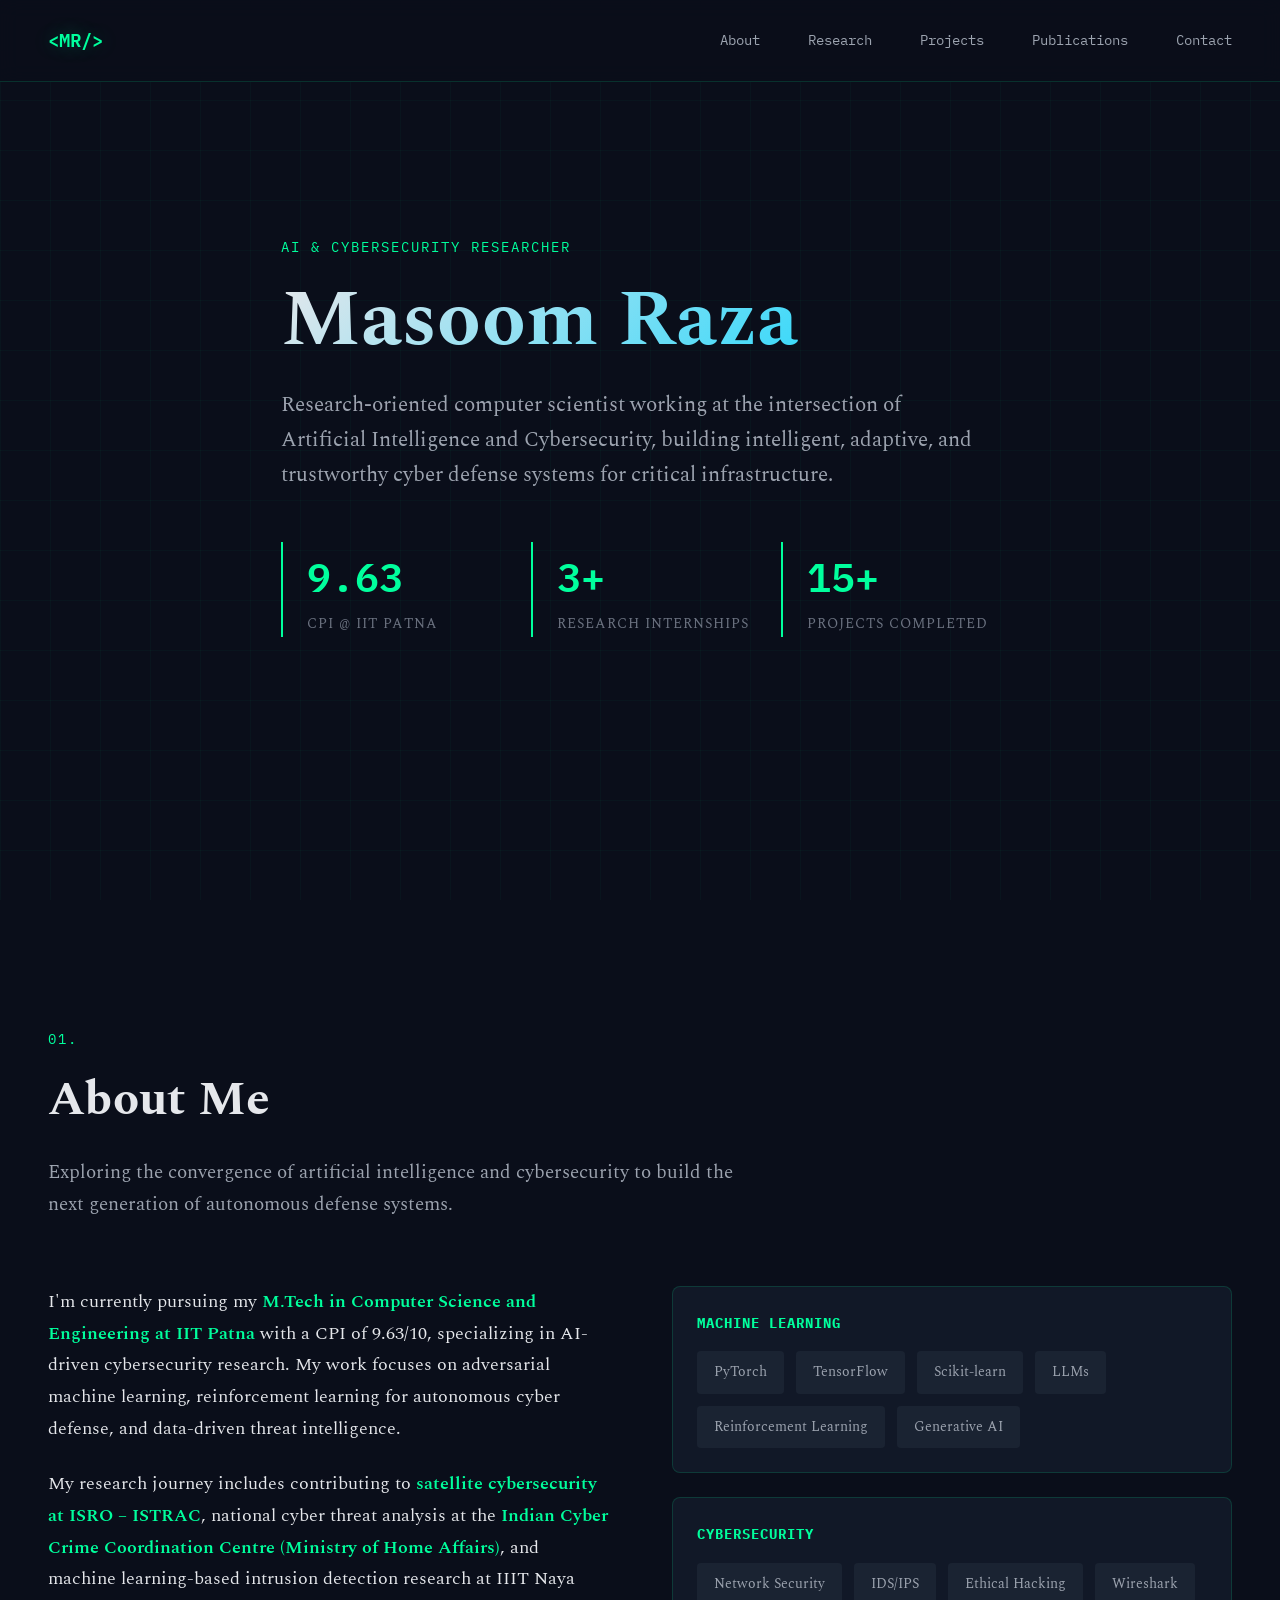
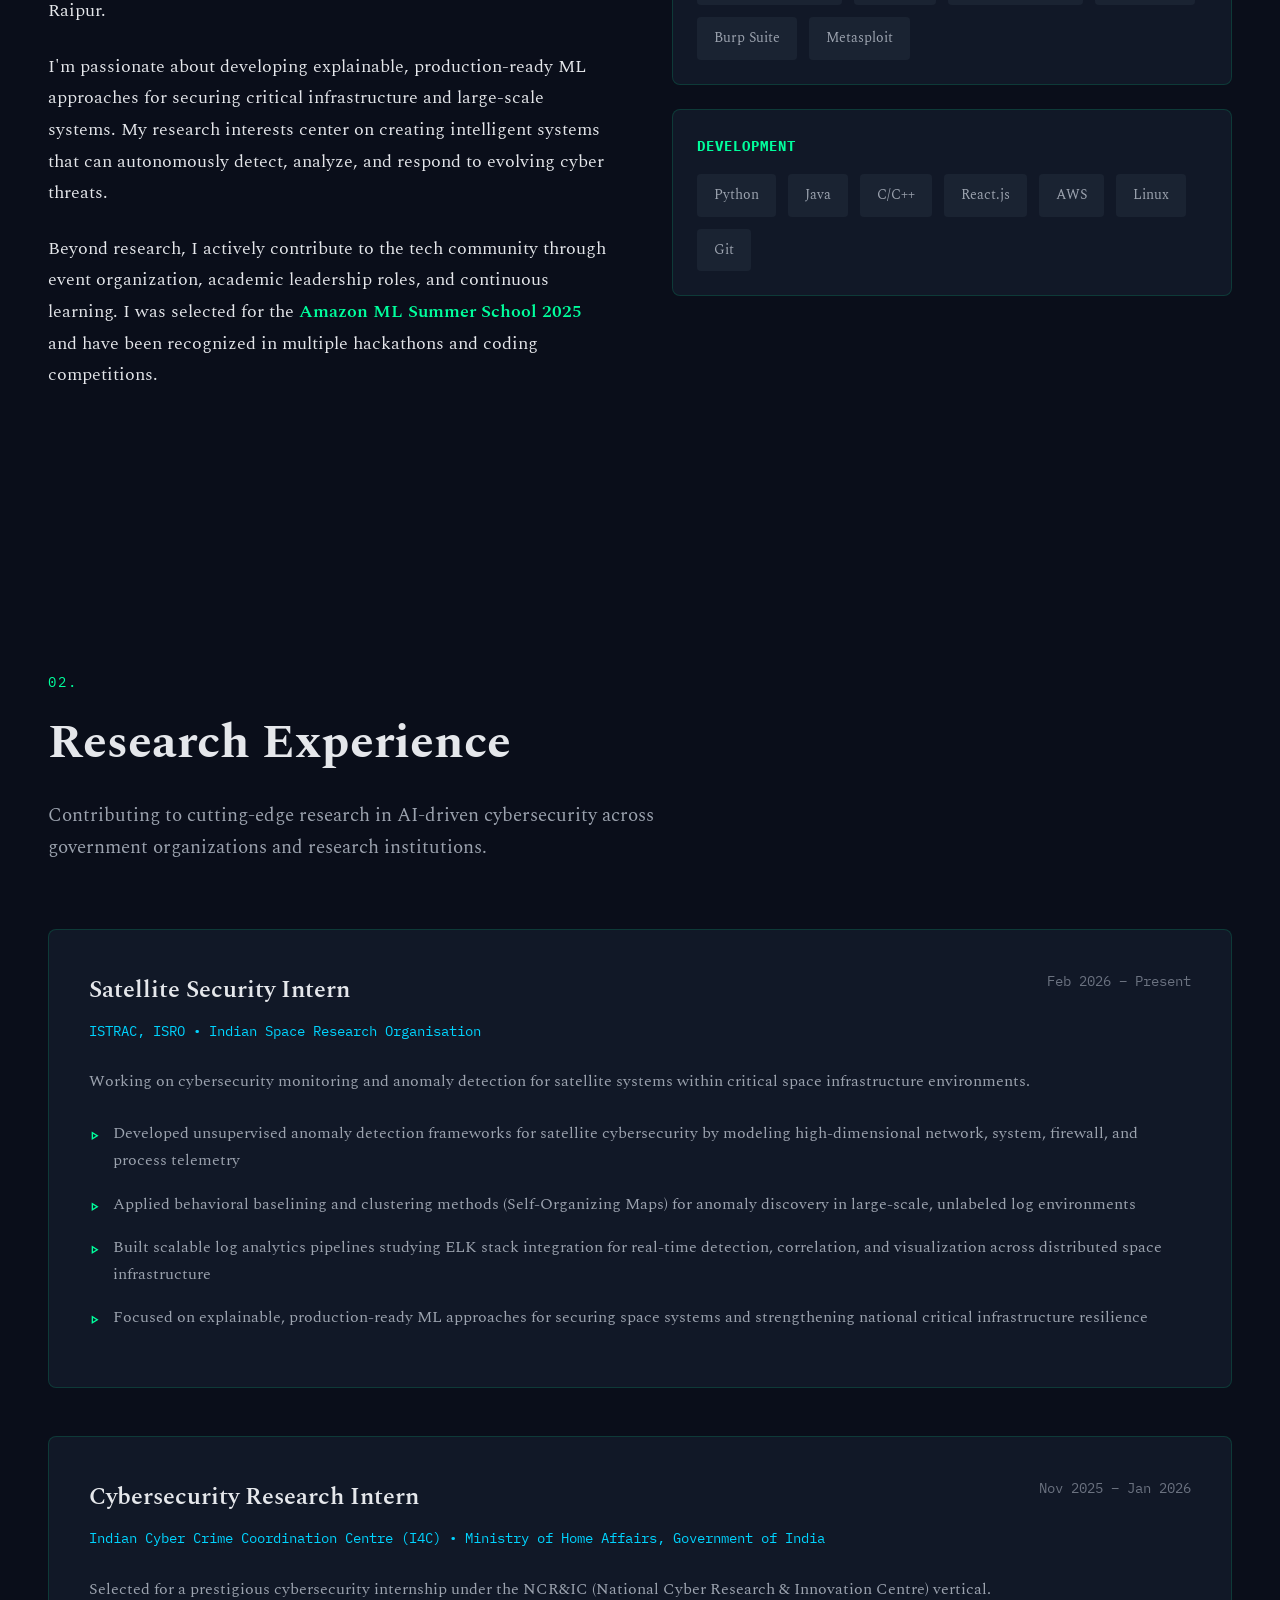
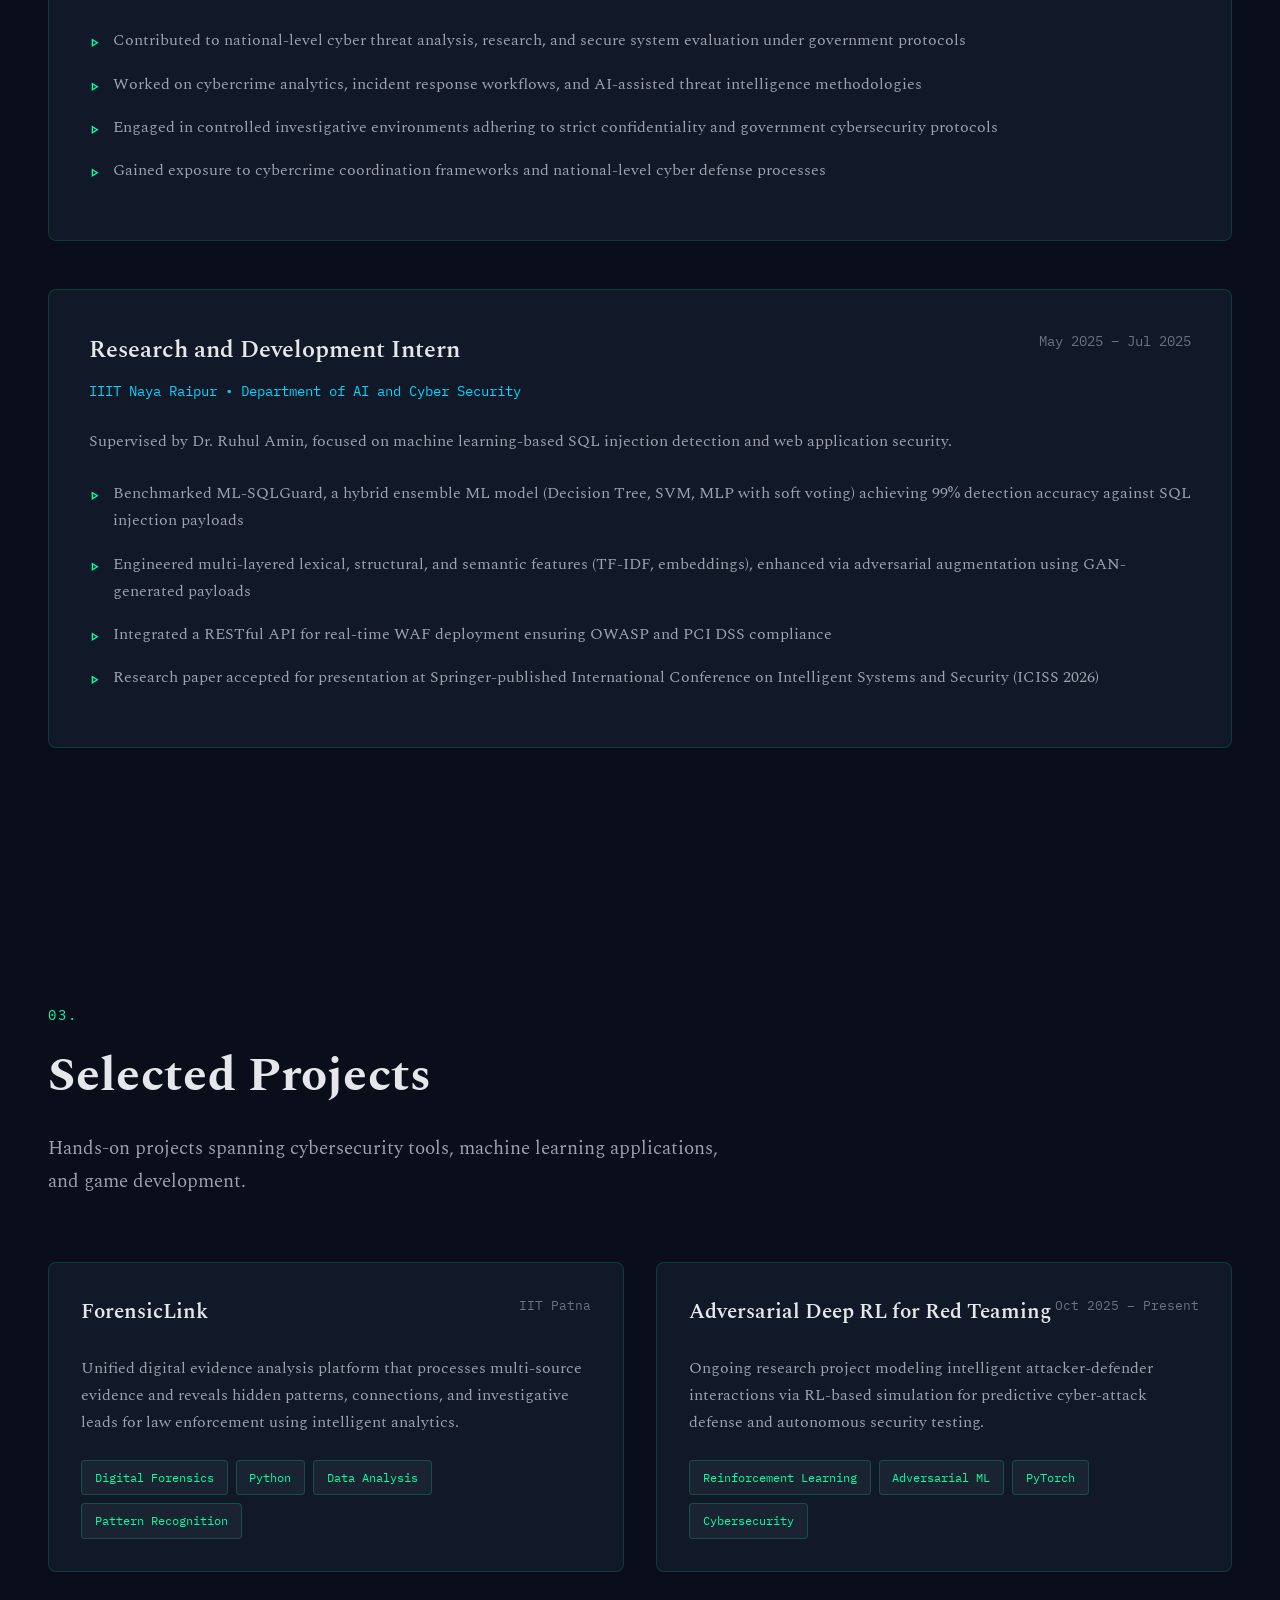
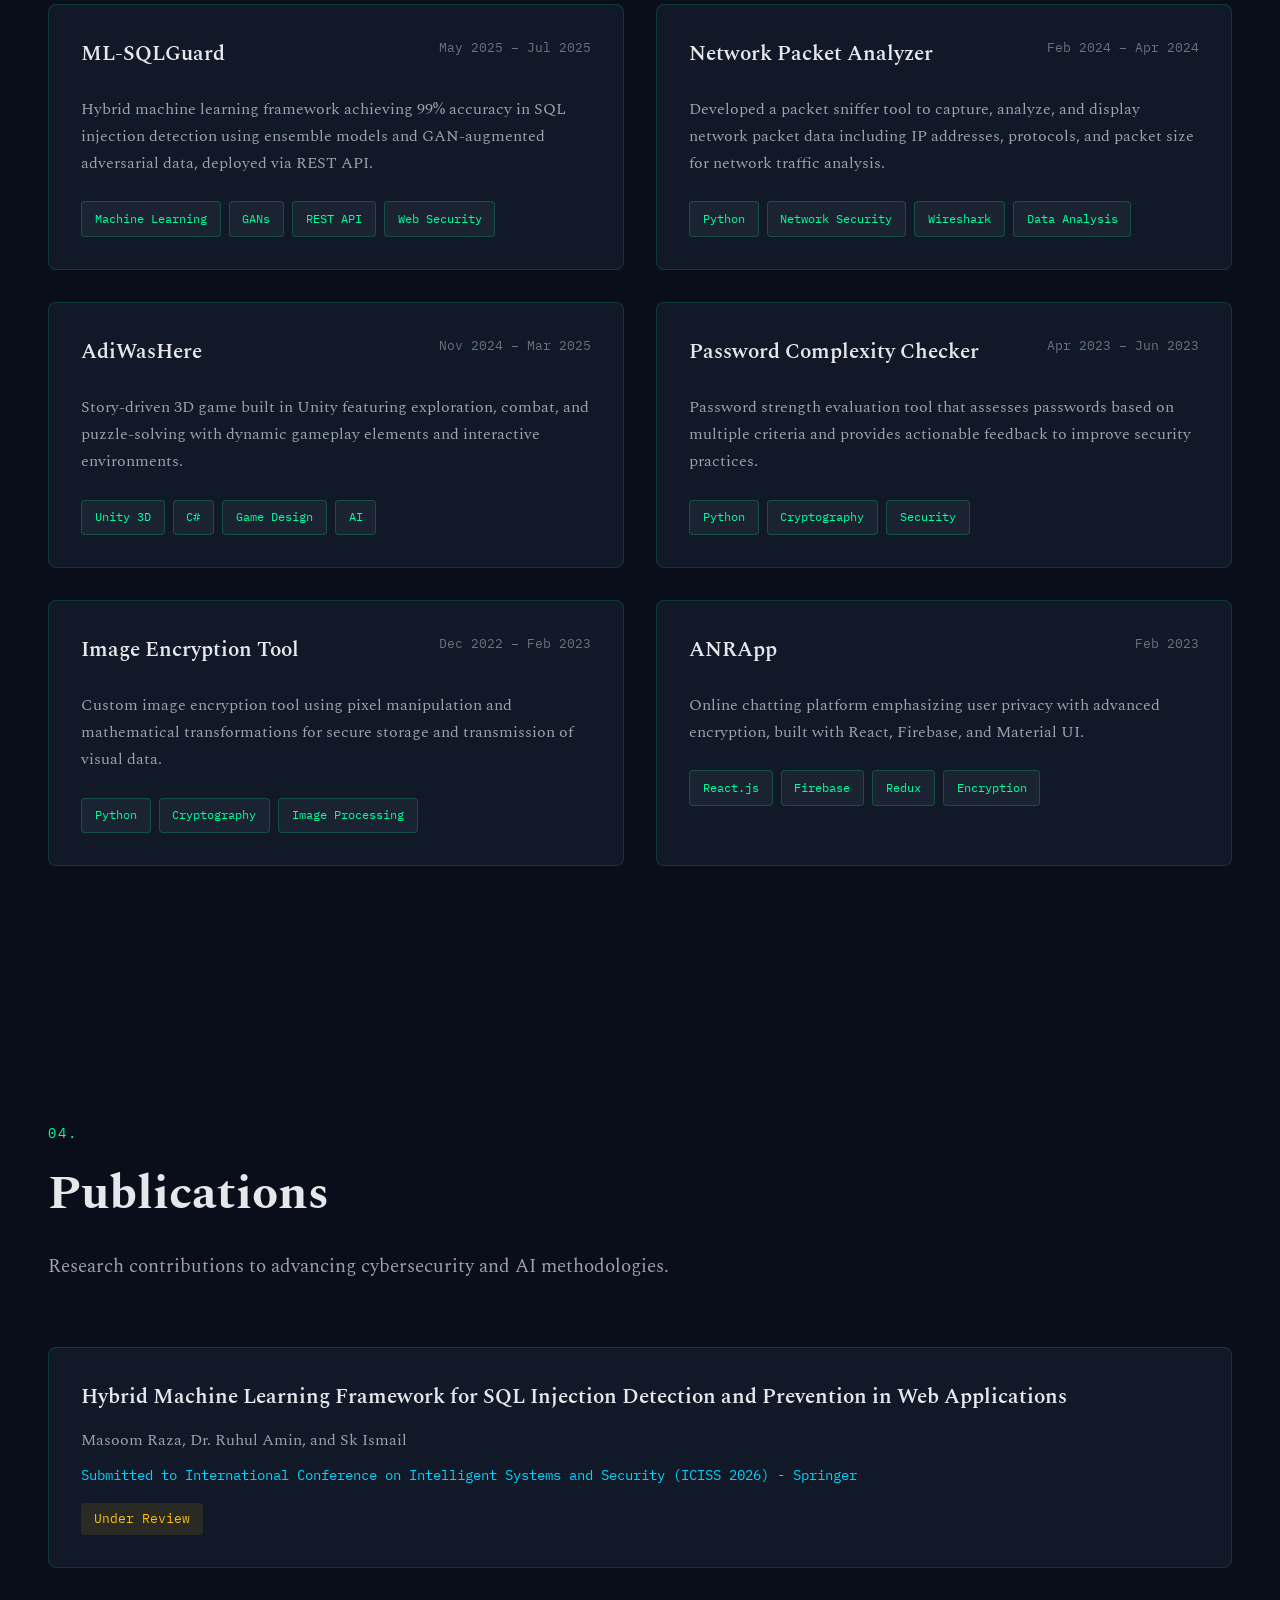
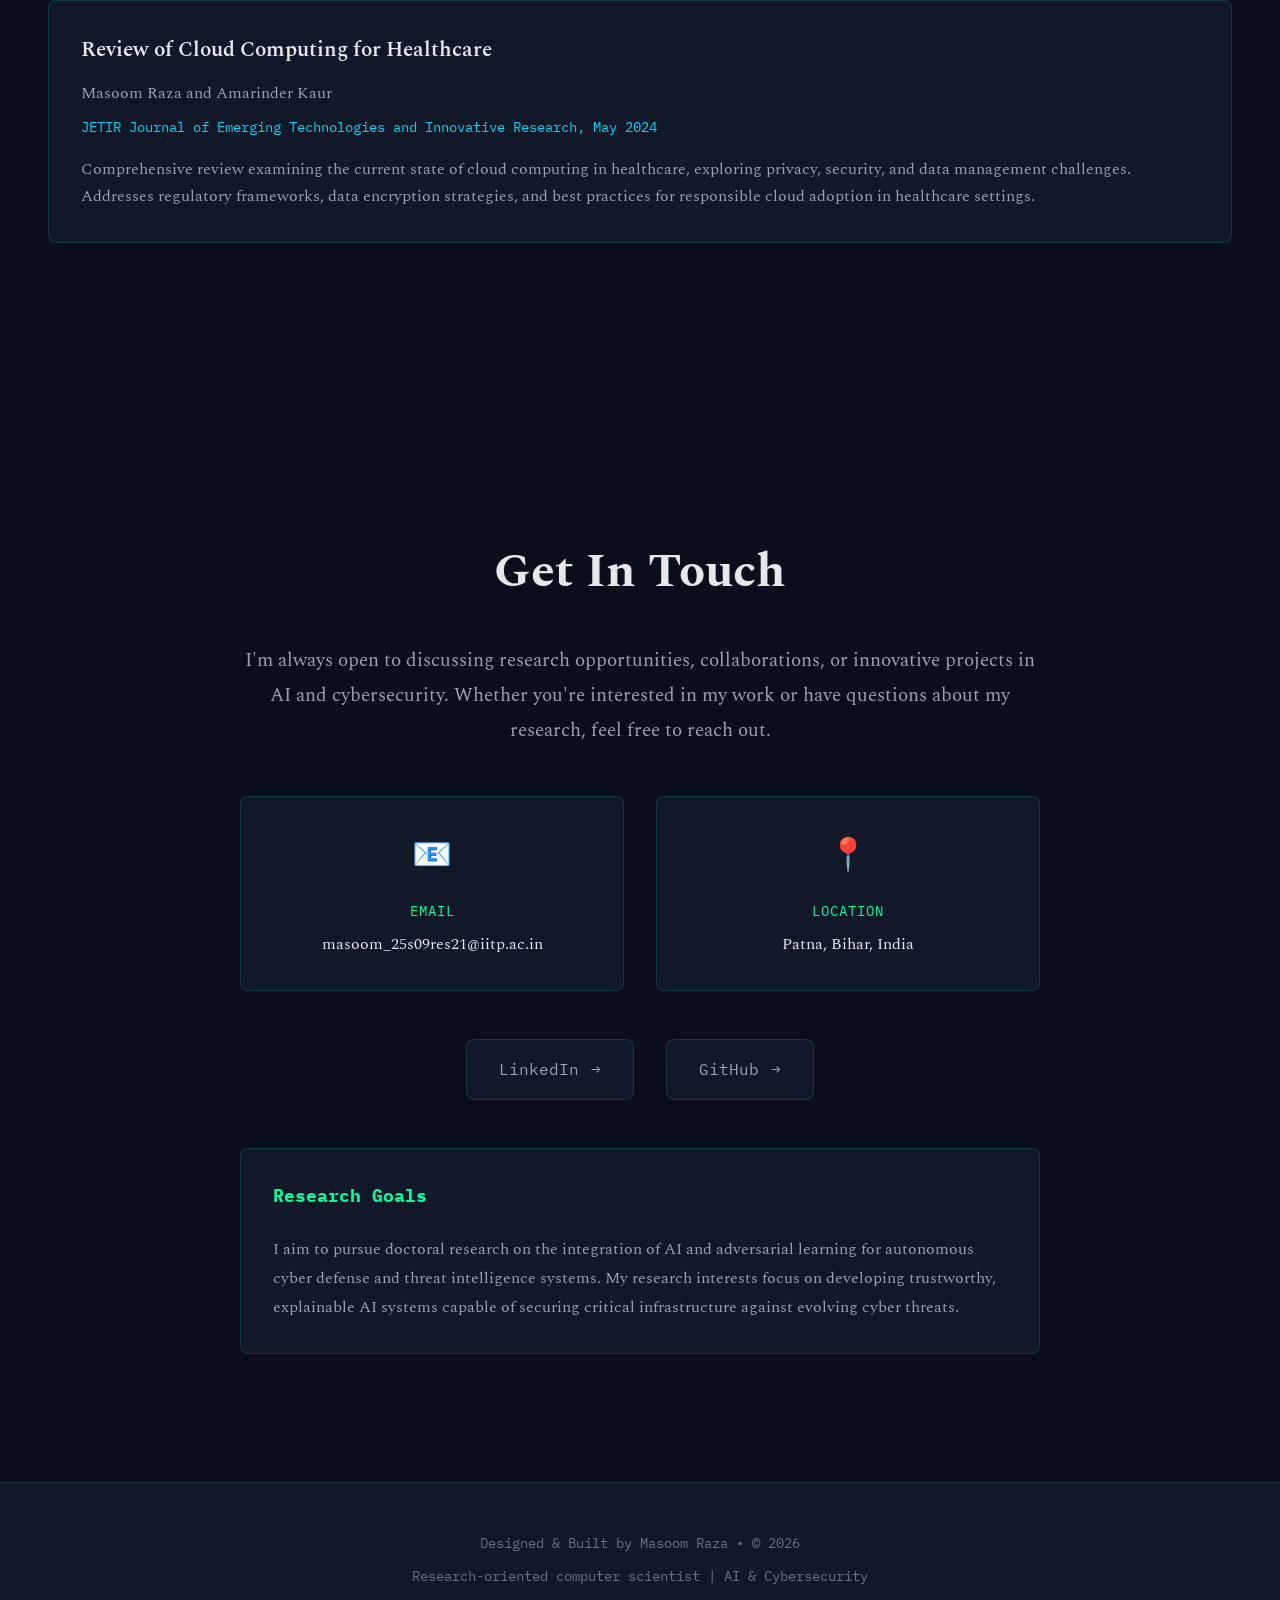
==== index.html @ 5b31d69e "Add files via upload" ====
<!DOCTYPE html>
<html lang="en">
<head>
    <meta charset="UTF-8">
    <meta name="viewport" content="width=device-width, initial-scale=1.0">
    <title>Masoom Raza - AI & Cybersecurity Researcher</title>
    <link rel="preconnect" href="https://fonts.googleapis.com">
    <link rel="preconnect" href="https://fonts.gstatic.com" crossorigin>
    <link href="https://fonts.googleapis.com/css2?family=IBM+Plex+Mono:wght@400;500;600&family=Spectral:wght@300;400;600;700&display=swap" rel="stylesheet">
    <style>
        :root {
            --bg-primary: #0a0e1a;
            --bg-secondary: #111827;
            --bg-tertiary: #1a2332;
            --accent-primary: #00ff9d;
            --accent-secondary: #00d4ff;
            --text-primary: #e5e7eb;
            --text-secondary: #9ca3af;
            --text-muted: #6b7280;
            --border-color: rgba(0, 255, 157, 0.15);
            --glow: rgba(0, 255, 157, 0.3);
        }

        * {
            margin: 0;
            padding: 0;
            box-sizing: border-box;
        }

        body {
            font-family: 'Spectral', serif;
            background: var(--bg-primary);
            color: var(--text-primary);
            line-height: 1.7;
            overflow-x: hidden;
        }

        /* Animated Background Grid */
        .bg-grid {
            position: fixed;
            top: 0;
            left: 0;
            width: 100%;
            height: 100%;
            background-image: 
                linear-gradient(rgba(0, 255, 157, 0.03) 1px, transparent 1px),
                linear-gradient(90deg, rgba(0, 255, 157, 0.03) 1px, transparent 1px);
            background-size: 50px 50px;
            pointer-events: none;
            z-index: 0;
            animation: gridPulse 8s ease-in-out infinite;
        }

        @keyframes gridPulse {
            0%, 100% { opacity: 0.3; }
            50% { opacity: 0.6; }
        }

        /* Navigation */
        nav {
            position: fixed;
            top: 0;
            width: 100%;
            background: rgba(10, 14, 26, 0.9);
            backdrop-filter: blur(10px);
            border-bottom: 1px solid var(--border-color);
            z-index: 1000;
            animation: slideDown 0.6s ease-out;
        }

        @keyframes slideDown {
            from { transform: translateY(-100%); }
            to { transform: translateY(0); }
        }

        nav .container {
            max-width: 1400px;
            margin: 0 auto;
            padding: 1.5rem 3rem;
            display: flex;
            justify-content: space-between;
            align-items: center;
        }

        .logo {
            font-family: 'IBM Plex Mono', monospace;
            font-size: 1.2rem;
            font-weight: 600;
            color: var(--accent-primary);
            text-shadow: 0 0 20px var(--glow);
        }

        nav ul {
            display: flex;
            gap: 3rem;
            list-style: none;
        }

        nav a {
            font-family: 'IBM Plex Mono', monospace;
            color: var(--text-secondary);
            text-decoration: none;
            font-size: 0.9rem;
            transition: all 0.3s ease;
            position: relative;
        }

        nav a::after {
            content: '';
            position: absolute;
            bottom: -5px;
            left: 0;
            width: 0;
            height: 2px;
            background: var(--accent-primary);
            transition: width 0.3s ease;
        }

        nav a:hover {
            color: var(--accent-primary);
        }

        nav a:hover::after {
            width: 100%;
        }

        /* Container */
        .container {
            max-width: 1400px;
            margin: 0 auto;
            padding: 0 3rem;
            position: relative;
            z-index: 1;
        }

        /* Hero Section */
        .hero {
            min-height: 100vh;
            display: flex;
            align-items: center;
            padding-top: 100px;
            position: relative;
        }

        .hero-content {
            max-width: 900px;
        }

        .hero-subtitle {
            font-family: 'IBM Plex Mono', monospace;
            font-size: 0.9rem;
            color: var(--accent-primary);
            margin-bottom: 1rem;
            letter-spacing: 2px;
            text-transform: uppercase;
            animation: fadeInUp 0.8s ease-out 0.2s both;
        }

        .hero-title {
            font-size: 5rem;
            font-weight: 700;
            line-height: 1.1;
            margin-bottom: 1.5rem;
            background: linear-gradient(135deg, var(--text-primary), var(--accent-secondary));
            -webkit-background-clip: text;
            -webkit-text-fill-color: transparent;
            background-clip: text;
            animation: fadeInUp 0.8s ease-out 0.4s both;
        }

        .hero-description {
            font-size: 1.3rem;
            color: var(--text-secondary);
            max-width: 700px;
            margin-bottom: 2rem;
            animation: fadeInUp 0.8s ease-out 0.6s both;
        }

        @keyframes fadeInUp {
            from {
                opacity: 0;
                transform: translateY(30px);
            }
            to {
                opacity: 1;
                transform: translateY(0);
            }
        }

        .hero-stats {
            display: grid;
            grid-template-columns: repeat(3, 1fr);
            gap: 2rem;
            margin-top: 3rem;
            animation: fadeInUp 0.8s ease-out 0.8s both;
        }

        .stat {
            border-left: 2px solid var(--accent-primary);
            padding-left: 1.5rem;
        }

        .stat-number {
            font-family: 'IBM Plex Mono', monospace;
            font-size: 2.5rem;
            font-weight: 600;
            color: var(--accent-primary);
            display: block;
        }

        .stat-label {
            font-size: 0.9rem;
            color: var(--text-muted);
            text-transform: uppercase;
            letter-spacing: 1px;
        }

        /* Section Styles */
        section {
            padding: 8rem 0;
            position: relative;
        }

        .section-header {
            margin-bottom: 4rem;
        }

        .section-number {
            font-family: 'IBM Plex Mono', monospace;
            font-size: 0.85rem;
            color: var(--accent-primary);
            letter-spacing: 2px;
            margin-bottom: 0.5rem;
        }

        .section-title {
            font-size: 3rem;
            font-weight: 700;
            color: var(--text-primary);
            margin-bottom: 1rem;
        }

        .section-description {
            font-size: 1.2rem;
            color: var(--text-secondary);
            max-width: 700px;
        }

        /* About Section */
        .about-content {
            display: grid;
            grid-template-columns: 1fr 1fr;
            gap: 4rem;
            align-items: start;
        }

        .about-text p {
            margin-bottom: 1.5rem;
            font-size: 1.1rem;
            line-height: 1.8;
        }

        .highlight {
            color: var(--accent-primary);
            font-weight: 600;
        }

        .skills-grid {
            display: grid;
            gap: 1.5rem;
        }

        .skill-category {
            background: var(--bg-secondary);
            border: 1px solid var(--border-color);
            padding: 1.5rem;
            border-radius: 8px;
            transition: all 0.3s ease;
        }

        .skill-category:hover {
            border-color: var(--accent-primary);
            box-shadow: 0 0 30px rgba(0, 255, 157, 0.1);
        }

        .skill-category h3 {
            font-family: 'IBM Plex Mono', monospace;
            font-size: 0.9rem;
            color: var(--accent-primary);
            margin-bottom: 1rem;
            text-transform: uppercase;
            letter-spacing: 1px;
        }

        .skill-tags {
            display: flex;
            flex-wrap: wrap;
            gap: 0.75rem;
        }

        .skill-tag {
            background: var(--bg-tertiary);
            color: var(--text-secondary);
            padding: 0.5rem 1rem;
            border-radius: 4px;
            font-size: 0.9rem;
            border: 1px solid transparent;
            transition: all 0.3s ease;
        }

        .skill-tag:hover {
            border-color: var(--accent-primary);
            color: var(--accent-primary);
        }

        /* Research Section */
        .research-grid {
            display: grid;
            gap: 3rem;
        }

        .research-item {
            background: var(--bg-secondary);
            border: 1px solid var(--border-color);
            padding: 2.5rem;
            border-radius: 8px;
            position: relative;
            overflow: hidden;
            transition: all 0.4s ease;
        }

        .research-item::before {
            content: '';
            position: absolute;
            top: 0;
            left: 0;
            width: 4px;
            height: 100%;
            background: var(--accent-primary);
            transform: scaleY(0);
            transition: transform 0.4s ease;
        }

        .research-item:hover {
            border-color: var(--accent-primary);
            box-shadow: 0 0 40px rgba(0, 255, 157, 0.15);
        }

        .research-item:hover::before {
            transform: scaleY(1);
        }

        .research-header {
            display: flex;
            justify-content: space-between;
            align-items: start;
            margin-bottom: 1.5rem;
        }

        .research-title {
            font-size: 1.5rem;
            font-weight: 600;
            color: var(--text-primary);
            margin-bottom: 0.5rem;
        }

        .research-org {
            font-family: 'IBM Plex Mono', monospace;
            font-size: 0.9rem;
            color: var(--accent-secondary);
        }

        .research-duration {
            font-family: 'IBM Plex Mono', monospace;
            font-size: 0.85rem;
            color: var(--text-muted);
            text-align: right;
        }

        .research-description {
            color: var(--text-secondary);
            margin-bottom: 1.5rem;
            line-height: 1.8;
        }

        .research-highlights {
            list-style: none;
            margin-top: 1.5rem;
        }

        .research-highlights li {
            padding-left: 1.5rem;
            margin-bottom: 1rem;
            position: relative;
            color: var(--text-secondary);
        }

        .research-highlights li::before {
            content: '▹';
            position: absolute;
            left: 0;
            color: var(--accent-primary);
            font-size: 1.2rem;
        }

        /* Projects Section */
        .projects-grid {
            display: grid;
            grid-template-columns: repeat(auto-fit, minmax(400px, 1fr));
            gap: 2rem;
        }

        .project-card {
            background: var(--bg-secondary);
            border: 1px solid var(--border-color);
            padding: 2rem;
            border-radius: 8px;
            transition: all 0.4s ease;
            position: relative;
            overflow: hidden;
        }

        .project-card::after {
            content: '';
            position: absolute;
            top: 0;
            right: 0;
            width: 0;
            height: 100%;
            background: linear-gradient(90deg, transparent, rgba(0, 255, 157, 0.05));
            transition: width 0.4s ease;
        }

        .project-card:hover {
            border-color: var(--accent-primary);
            transform: translateY(-5px);
            box-shadow: 0 10px 40px rgba(0, 255, 157, 0.2);
        }

        .project-card:hover::after {
            width: 100%;
        }

        .project-header {
            display: flex;
            justify-content: space-between;
            align-items: start;
            margin-bottom: 1rem;
        }

        .project-title {
            font-size: 1.3rem;
            font-weight: 600;
            color: var(--text-primary);
            margin-bottom: 0.5rem;
        }

        .project-duration {
            font-family: 'IBM Plex Mono', monospace;
            font-size: 0.8rem;
            color: var(--text-muted);
        }

        .project-description {
            color: var(--text-secondary);
            margin-bottom: 1.5rem;
            line-height: 1.7;
        }

        .project-tech {
            display: flex;
            flex-wrap: wrap;
            gap: 0.5rem;
        }

        .tech-tag {
            font-family: 'IBM Plex Mono', monospace;
            font-size: 0.75rem;
            background: var(--bg-tertiary);
            color: var(--accent-primary);
            padding: 0.4rem 0.8rem;
            border-radius: 4px;
            border: 1px solid rgba(0, 255, 157, 0.2);
        }

        /* Publications Section */
        .publication-item {
            background: var(--bg-secondary);
            border: 1px solid var(--border-color);
            padding: 2rem;
            border-radius: 8px;
            margin-bottom: 2rem;
            transition: all 0.3s ease;
        }

        .publication-item:hover {
            border-color: var(--accent-primary);
            box-shadow: 0 0 30px rgba(0, 255, 157, 0.1);
        }

        .publication-title {
            font-size: 1.3rem;
            font-weight: 600;
            color: var(--text-primary);
            margin-bottom: 0.75rem;
        }

        .publication-authors {
            color: var(--text-secondary);
            margin-bottom: 0.5rem;
        }

        .publication-venue {
            font-family: 'IBM Plex Mono', monospace;
            font-size: 0.9rem;
            color: var(--accent-secondary);
            margin-bottom: 0.5rem;
        }

        .publication-status {
            display: inline-block;
            font-family: 'IBM Plex Mono', monospace;
            font-size: 0.8rem;
            background: rgba(255, 193, 7, 0.1);
            color: #ffc107;
            padding: 0.3rem 0.8rem;
            border-radius: 4px;
            margin-top: 0.5rem;
        }

        /* Contact Section */
        .contact-content {
            max-width: 800px;
            margin: 0 auto;
            text-align: center;
        }

        .contact-title {
            font-size: 3rem;
            margin-bottom: 2rem;
        }

        .contact-text {
            font-size: 1.2rem;
            color: var(--text-secondary);
            margin-bottom: 3rem;
            line-height: 1.8;
        }

        .contact-info {
            display: grid;
            grid-template-columns: repeat(auto-fit, minmax(250px, 1fr));
            gap: 2rem;
            margin-bottom: 3rem;
        }

        .contact-item {
            background: var(--bg-secondary);
            border: 1px solid var(--border-color);
            padding: 2rem;
            border-radius: 8px;
            transition: all 0.3s ease;
        }

        .contact-item:hover {
            border-color: var(--accent-primary);
            box-shadow: 0 0 30px rgba(0, 255, 157, 0.15);
        }

        .contact-item-icon {
            font-size: 2rem;
            margin-bottom: 1rem;
        }

        .contact-item-label {
            font-family: 'IBM Plex Mono', monospace;
            font-size: 0.85rem;
            color: var(--accent-primary);
            text-transform: uppercase;
            letter-spacing: 1px;
            margin-bottom: 0.5rem;
        }

        .contact-item-value {
            color: var(--text-primary);
            word-break: break-word;
        }

        .contact-item-value a {
            color: var(--text-primary);
            text-decoration: none;
            transition: color 0.3s ease;
        }

        .contact-item-value a:hover {
            color: var(--accent-primary);
        }

        .social-links {
            display: flex;
            justify-content: center;
            gap: 2rem;
            margin-top: 3rem;
        }

        .social-link {
            display: flex;
            align-items: center;
            gap: 0.75rem;
            font-family: 'IBM Plex Mono', monospace;
            color: var(--text-secondary);
            text-decoration: none;
            padding: 1rem 2rem;
            background: var(--bg-secondary);
            border: 1px solid var(--border-color);
            border-radius: 8px;
            transition: all 0.3s ease;
        }

        .social-link:hover {
            border-color: var(--accent-primary);
            color: var(--accent-primary);
            box-shadow: 0 0 30px rgba(0, 255, 157, 0.2);
        }

        /* Footer */
        footer {
            background: var(--bg-secondary);
            border-top: 1px solid var(--border-color);
            padding: 3rem 0;
            text-align: center;
        }

        .footer-content {
            color: var(--text-muted);
            font-family: 'IBM Plex Mono', monospace;
            font-size: 0.9rem;
        }

        .footer-content a {
            color: var(--accent-primary);
            text-decoration: none;
        }

        /* Responsive */
        @media (max-width: 768px) {
            .container {
                padding: 0 1.5rem;
            }

            nav .container {
                padding: 1rem 1.5rem;
            }

            nav ul {
                gap: 1.5rem;
            }

            .hero-title {
                font-size: 3rem;
            }

            .section-title {
                font-size: 2rem;
            }

            .about-content {
                grid-template-columns: 1fr;
                gap: 2rem;
            }

            .hero-stats {
                grid-template-columns: 1fr;
                gap: 1.5rem;
            }

            .projects-grid {
                grid-template-columns: 1fr;
            }

            .social-links {
                flex-direction: column;
                align-items: center;
            }
        }

        /* Scroll Animations */
        .fade-in {
            opacity: 0;
            transform: translateY(30px);
            transition: opacity 0.8s ease, transform 0.8s ease;
        }

        .fade-in.visible {
            opacity: 1;
            transform: translateY(0);
        }
    </style>
</head>
<body>
    <div class="bg-grid"></div>

    <nav>
        <div class="container">
            <div class="logo">&lt;MR/&gt;</div>
            <ul>
                <li><a href="#about">About</a></li>
                <li><a href="#research">Research</a></li>
                <li><a href="#projects">Projects</a></li>
                <li><a href="#publications">Publications</a></li>
                <li><a href="#contact">Contact</a></li>
            </ul>
        </div>
    </nav>

    <section class="hero">
        <div class="container">
            <div class="hero-content">
                <div class="hero-subtitle">AI & Cybersecurity Researcher</div>
                <h1 class="hero-title">Masoom Raza</h1>
                <p class="hero-description">
                    Research-oriented computer scientist working at the intersection of Artificial Intelligence and Cybersecurity, building intelligent, adaptive, and trustworthy cyber defense systems for critical infrastructure.
                </p>
                <div class="hero-stats">
                    <div class="stat">
                        <span class="stat-number">9.63</span>
                        <span class="stat-label">CPI @ IIT Patna</span>
                    </div>
                    <div class="stat">
                        <span class="stat-number">3+</span>
                        <span class="stat-label">Research Internships</span>
                    </div>
                    <div class="stat">
                        <span class="stat-number">15+</span>
                        <span class="stat-label">Projects Completed</span>
                    </div>
                </div>
            </div>
        </div>
    </section>

    <section id="about">
        <div class="container">
            <div class="section-header fade-in">
                <div class="section-number">01.</div>
                <h2 class="section-title">About Me</h2>
                <p class="section-description">
                    Exploring the convergence of artificial intelligence and cybersecurity to build the next generation of autonomous defense systems.
                </p>
            </div>
            <div class="about-content">
                <div class="about-text fade-in">
                    <p>
                        I'm currently pursuing my <span class="highlight">M.Tech in Computer Science and Engineering at IIT Patna</span> with a CPI of 9.63/10, specializing in AI-driven cybersecurity research. My work focuses on adversarial machine learning, reinforcement learning for autonomous cyber defense, and data-driven threat intelligence.
                    </p>
                    <p>
                        My research journey includes contributing to <span class="highlight">satellite cybersecurity at ISRO – ISTRAC</span>, national cyber threat analysis at the <span class="highlight">Indian Cyber Crime Coordination Centre (Ministry of Home Affairs)</span>, and machine learning-based intrusion detection research at IIIT Naya Raipur.
                    </p>
                    <p>
                        I'm passionate about developing explainable, production-ready ML approaches for securing critical infrastructure and large-scale systems. My research interests center on creating intelligent systems that can autonomously detect, analyze, and respond to evolving cyber threats.
                    </p>
                    <p>
                        Beyond research, I actively contribute to the tech community through event organization, academic leadership roles, and continuous learning. I was selected for the <span class="highlight">Amazon ML Summer School 2025</span> and have been recognized in multiple hackathons and coding competitions.
                    </p>
                </div>
                <div class="skills-grid fade-in">
                    <div class="skill-category">
                        <h3>Machine Learning</h3>
                        <div class="skill-tags">
                            <span class="skill-tag">PyTorch</span>
                            <span class="skill-tag">TensorFlow</span>
                            <span class="skill-tag">Scikit-learn</span>
                            <span class="skill-tag">LLMs</span>
                            <span class="skill-tag">Reinforcement Learning</span>
                            <span class="skill-tag">Generative AI</span>
                        </div>
                    </div>
                    <div class="skill-category">
                        <h3>Cybersecurity</h3>
                        <div class="skill-tags">
                            <span class="skill-tag">Network Security</span>
                            <span class="skill-tag">IDS/IPS</span>
                            <span class="skill-tag">Ethical Hacking</span>
                            <span class="skill-tag">Wireshark</span>
                            <span class="skill-tag">Burp Suite</span>
                            <span class="skill-tag">Metasploit</span>
                        </div>
                    </div>
                    <div class="skill-category">
                        <h3>Development</h3>
                        <div class="skill-tags">
                            <span class="skill-tag">Python</span>
                            <span class="skill-tag">Java</span>
                            <span class="skill-tag">C/C++</span>
                            <span class="skill-tag">React.js</span>
                            <span class="skill-tag">AWS</span>
                            <span class="skill-tag">Linux</span>
                            <span class="skill-tag">Git</span>
                        </div>
                    </div>
                </div>
            </div>
        </div>
    </section>

    <section id="research">
        <div class="container">
            <div class="section-header fade-in">
                <div class="section-number">02.</div>
                <h2 class="section-title">Research Experience</h2>
                <p class="section-description">
                    Contributing to cutting-edge research in AI-driven cybersecurity across government organizations and research institutions.
                </p>
            </div>
            <div class="research-grid">
                <div class="research-item fade-in">
                    <div class="research-header">
                        <div>
                            <h3 class="research-title">Satellite Security Intern</h3>
                            <div class="research-org">ISTRAC, ISRO • Indian Space Research Organisation</div>
                        </div>
                        <div class="research-duration">Feb 2026 – Present</div>
                    </div>
                    <p class="research-description">
                        Working on cybersecurity monitoring and anomaly detection for satellite systems within critical space infrastructure environments.
                    </p>
                    <ul class="research-highlights">
                        <li>Developed unsupervised anomaly detection frameworks for satellite cybersecurity by modeling high-dimensional network, system, firewall, and process telemetry</li>
                        <li>Applied behavioral baselining and clustering methods (Self-Organizing Maps) for anomaly discovery in large-scale, unlabeled log environments</li>
                        <li>Built scalable log analytics pipelines studying ELK stack integration for real-time detection, correlation, and visualization across distributed space infrastructure</li>
                        <li>Focused on explainable, production-ready ML approaches for securing space systems and strengthening national critical infrastructure resilience</li>
                    </ul>
                </div>

                <div class="research-item fade-in">
                    <div class="research-header">
                        <div>
                            <h3 class="research-title">Cybersecurity Research Intern</h3>
                            <div class="research-org">Indian Cyber Crime Coordination Centre (I4C) • Ministry of Home Affairs, Government of India</div>
                        </div>
                        <div class="research-duration">Nov 2025 – Jan 2026</div>
                    </div>
                    <p class="research-description">
                        Selected for a prestigious cybersecurity internship under the NCR&IC (National Cyber Research & Innovation Centre) vertical.
                    </p>
                    <ul class="research-highlights">
                        <li>Contributed to national-level cyber threat analysis, research, and secure system evaluation under government protocols</li>
                        <li>Worked on cybercrime analytics, incident response workflows, and AI-assisted threat intelligence methodologies</li>
                        <li>Engaged in controlled investigative environments adhering to strict confidentiality and government cybersecurity protocols</li>
                        <li>Gained exposure to cybercrime coordination frameworks and national-level cyber defense processes</li>
                    </ul>
                </div>

                <div class="research-item fade-in">
                    <div class="research-header">
                        <div>
                            <h3 class="research-title">Research and Development Intern</h3>
                            <div class="research-org">IIIT Naya Raipur • Department of AI and Cyber Security</div>
                        </div>
                        <div class="research-duration">May 2025 – Jul 2025</div>
                    </div>
                    <p class="research-description">
                        Supervised by Dr. Ruhul Amin, focused on machine learning-based SQL injection detection and web application security.
                    </p>
                    <ul class="research-highlights">
                        <li>Benchmarked ML-SQLGuard, a hybrid ensemble ML model (Decision Tree, SVM, MLP with soft voting) achieving 99% detection accuracy against SQL injection payloads</li>
                        <li>Engineered multi-layered lexical, structural, and semantic features (TF-IDF, embeddings), enhanced via adversarial augmentation using GAN-generated payloads</li>
                        <li>Integrated a RESTful API for real-time WAF deployment ensuring OWASP and PCI DSS compliance</li>
                        <li>Research paper accepted for presentation at Springer-published International Conference on Intelligent Systems and Security (ICISS 2026)</li>
                    </ul>
                </div>
            </div>
        </div>
    </section>

    <section id="projects">
        <div class="container">
            <div class="section-header fade-in">
                <div class="section-number">03.</div>
                <h2 class="section-title">Selected Projects</h2>
                <p class="section-description">
                    Hands-on projects spanning cybersecurity tools, machine learning applications, and game development.
                </p>
            </div>
            <div class="projects-grid">
                <div class="project-card fade-in">
                    <div class="project-header">
                        <h3 class="project-title">ForensicLink</h3>
                        <div class="project-duration">IIT Patna</div>
                    </div>
                    <p class="project-description">
                        Unified digital evidence analysis platform that processes multi-source evidence and reveals hidden patterns, connections, and investigative leads for law enforcement using intelligent analytics.
                    </p>
                    <div class="project-tech">
                        <span class="tech-tag">Digital Forensics</span>
                        <span class="tech-tag">Python</span>
                        <span class="tech-tag">Data Analysis</span>
                        <span class="tech-tag">Pattern Recognition</span>
                    </div>
                </div>

                <div class="project-card fade-in">
                    <div class="project-header">
                        <h3 class="project-title">Adversarial Deep RL for Red Teaming</h3>
                        <div class="project-duration">Oct 2025 – Present</div>
                    </div>
                    <p class="project-description">
                        Ongoing research project modeling intelligent attacker-defender interactions via RL-based simulation for predictive cyber-attack defense and autonomous security testing.
                    </p>
                    <div class="project-tech">
                        <span class="tech-tag">Reinforcement Learning</span>
                        <span class="tech-tag">Adversarial ML</span>
                        <span class="tech-tag">PyTorch</span>
                        <span class="tech-tag">Cybersecurity</span>
                    </div>
                </div>

                <div class="project-card fade-in">
                    <div class="project-header">
                        <h3 class="project-title">ML-SQLGuard</h3>
                        <div class="project-duration">May 2025 – Jul 2025</div>
                    </div>
                    <p class="project-description">
                        Hybrid machine learning framework achieving 99% accuracy in SQL injection detection using ensemble models and GAN-augmented adversarial data, deployed via REST API.
                    </p>
                    <div class="project-tech">
                        <span class="tech-tag">Machine Learning</span>
                        <span class="tech-tag">GANs</span>
                        <span class="tech-tag">REST API</span>
                        <span class="tech-tag">Web Security</span>
                    </div>
                </div>

                <div class="project-card fade-in">
                    <div class="project-header">
                        <h3 class="project-title">Network Packet Analyzer</h3>
                        <div class="project-duration">Feb 2024 – Apr 2024</div>
                    </div>
                    <p class="project-description">
                        Developed a packet sniffer tool to capture, analyze, and display network packet data including IP addresses, protocols, and packet size for network traffic analysis.
                    </p>
                    <div class="project-tech">
                        <span class="tech-tag">Python</span>
                        <span class="tech-tag">Network Security</span>
                        <span class="tech-tag">Wireshark</span>
                        <span class="tech-tag">Data Analysis</span>
                    </div>
                </div>

                <div class="project-card fade-in">
                    <div class="project-header">
                        <h3 class="project-title">AdiWasHere</h3>
                        <div class="project-duration">Nov 2024 – Mar 2025</div>
                    </div>
                    <p class="project-description">
                        Story-driven 3D game built in Unity featuring exploration, combat, and puzzle-solving with dynamic gameplay elements and interactive environments.
                    </p>
                    <div class="project-tech">
                        <span class="tech-tag">Unity 3D</span>
                        <span class="tech-tag">C#</span>
                        <span class="tech-tag">Game Design</span>
                        <span class="tech-tag">AI</span>
                    </div>
                </div>

                <div class="project-card fade-in">
                    <div class="project-header">
                        <h3 class="project-title">Password Complexity Checker</h3>
                        <div class="project-duration">Apr 2023 – Jun 2023</div>
                    </div>
                    <p class="project-description">
                        Password strength evaluation tool that assesses passwords based on multiple criteria and provides actionable feedback to improve security practices.
                    </p>
                    <div class="project-tech">
                        <span class="tech-tag">Python</span>
                        <span class="tech-tag">Cryptography</span>
                        <span class="tech-tag">Security</span>
                    </div>
                </div>

                <div class="project-card fade-in">
                    <div class="project-header">
                        <h3 class="project-title">Image Encryption Tool</h3>
                        <div class="project-duration">Dec 2022 – Feb 2023</div>
                    </div>
                    <p class="project-description">
                        Custom image encryption tool using pixel manipulation and mathematical transformations for secure storage and transmission of visual data.
                    </p>
                    <div class="project-tech">
                        <span class="tech-tag">Python</span>
                        <span class="tech-tag">Cryptography</span>
                        <span class="tech-tag">Image Processing</span>
                    </div>
                </div>

                <div class="project-card fade-in">
                    <div class="project-header">
                        <h3 class="project-title">ANRApp</h3>
                        <div class="project-duration">Feb 2023</div>
                    </div>
                    <p class="project-description">
                        Online chatting platform emphasizing user privacy with advanced encryption, built with React, Firebase, and Material UI.
                    </p>
                    <div class="project-tech">
                        <span class="tech-tag">React.js</span>
                        <span class="tech-tag">Firebase</span>
                        <span class="tech-tag">Redux</span>
                        <span class="tech-tag">Encryption</span>
                    </div>
                </div>
            </div>
        </div>
    </section>

    <section id="publications">
        <div class="container">
            <div class="section-header fade-in">
                <div class="section-number">04.</div>
                <h2 class="section-title">Publications</h2>
                <p class="section-description">
                    Research contributions to advancing cybersecurity and AI methodologies.
                </p>
            </div>
            <div class="fade-in">
                <div class="publication-item">
                    <h3 class="publication-title">Hybrid Machine Learning Framework for SQL Injection Detection and Prevention in Web Applications</h3>
                    <p class="publication-authors">Masoom Raza, Dr. Ruhul Amin, and Sk Ismail</p>
                    <p class="publication-venue">Submitted to International Conference on Intelligent Systems and Security (ICISS 2026) - Springer</p>
                    <span class="publication-status">Under Review</span>
                </div>

                <div class="publication-item">
                    <h3 class="publication-title">Review of Cloud Computing for Healthcare</h3>
                    <p class="publication-authors">Masoom Raza and Amarinder Kaur</p>
                    <p class="publication-venue">JETIR Journal of Emerging Technologies and Innovative Research, May 2024</p>
                    <p style="color: var(--text-secondary); margin-top: 1rem; line-height: 1.7;">
                        Comprehensive review examining the current state of cloud computing in healthcare, exploring privacy, security, and data management challenges. Addresses regulatory frameworks, data encryption strategies, and best practices for responsible cloud adoption in healthcare settings.
                    </p>
                </div>
            </div>
        </div>
    </section>

    <section id="contact">
        <div class="container">
            <div class="contact-content fade-in">
                <h2 class="contact-title">Get In Touch</h2>
                <p class="contact-text">
                    I'm always open to discussing research opportunities, collaborations, or innovative projects in AI and cybersecurity. Whether you're interested in my work or have questions about my research, feel free to reach out.
                </p>
                <div class="contact-info">
                    <div class="contact-item">
                        <div class="contact-item-icon">📧</div>
                        <div class="contact-item-label">Email</div>
                        <div class="contact-item-value">
                            <a href="mailto:masoom_25s09res21@iitp.ac.in">masoom_25s09res21@iitp.ac.in</a>
                        </div>
                    </div>
                    <div class="contact-item">
                        <div class="contact-item-icon">📍</div>
                        <div class="contact-item-label">Location</div>
                        <div class="contact-item-value">Patna, Bihar, India</div>
                    </div>
                </div>
                <div class="social-links">
                    <a href="https://linkedin.com/in/rzathere" target="_blank" class="social-link">
                        <span>LinkedIn</span>
                        <span>→</span>
                    </a>
                    <a href="https://github.com/rzathere" target="_blank" class="social-link">
                        <span>GitHub</span>
                        <span>→</span>
                    </a>
                </div>
                <div style="margin-top: 3rem; padding: 2rem; background: var(--bg-secondary); border: 1px solid var(--border-color); border-radius: 8px; text-align: left;">
                    <h3 style="font-family: 'IBM Plex Mono', monospace; color: var(--accent-primary); margin-bottom: 1.5rem; font-size: 1.1rem;">Research Goals</h3>
                    <p style="color: var(--text-secondary); line-height: 1.8;">
                        I aim to pursue doctoral research on the integration of AI and adversarial learning for autonomous cyber defense and threat intelligence systems. My research interests focus on developing trustworthy, explainable AI systems capable of securing critical infrastructure against evolving cyber threats.
                    </p>
                </div>
            </div>
        </div>
    </section>

    <footer>
        <div class="container">
            <div class="footer-content">
                <p>Designed & Built by Masoom Raza • © 2026</p>
                <p style="margin-top: 0.5rem;">Research-oriented computer scientist | AI & Cybersecurity</p>
            </div>
        </div>
    </footer>

    <script>
        // Smooth scrolling for navigation links
        document.querySelectorAll('a[href^="#"]').forEach(anchor => {
            anchor.addEventListener('click', function (e) {
                e.preventDefault();
                const target = document.querySelector(this.getAttribute('href'));
                if (target) {
                    window.scrollTo({
                        top: target.offsetTop - 80,
                        behavior: 'smooth'
                    });
                }
            });
        });

        // Intersection Observer for fade-in animations
        const observerOptions = {
            threshold: 0.1,
            rootMargin: '0px 0px -50px 0px'
        };

        const observer = new IntersectionObserver((entries) => {
            entries.forEach(entry => {
                if (entry.isIntersecting) {
                    entry.target.classList.add('visible');
                }
            });
        }, observerOptions);

        document.querySelectorAll('.fade-in').forEach(el => {
            observer.observe(el);
        });

        // Active navigation highlighting
        window.addEventListener('scroll', () => {
            const sections = document.querySelectorAll('section[id]');
            const navLinks = document.querySelectorAll('nav a');
            
            let current = '';
            sections.forEach(section => {
                const sectionTop = section.offsetTop;
                const sectionHeight = section.clientHeight;
                if (scrollY >= (sectionTop - 200)) {
                    current = section.getAttribute('id');
                }
            });

            navLinks.forEach(link => {
                link.style.color = 'var(--text-secondary)';
                if (link.getAttribute('href') === `#${current}`) {
                    link.style.color = 'var(--accent-primary)';
                }
            });
        });
    </script>
</body>
</html>
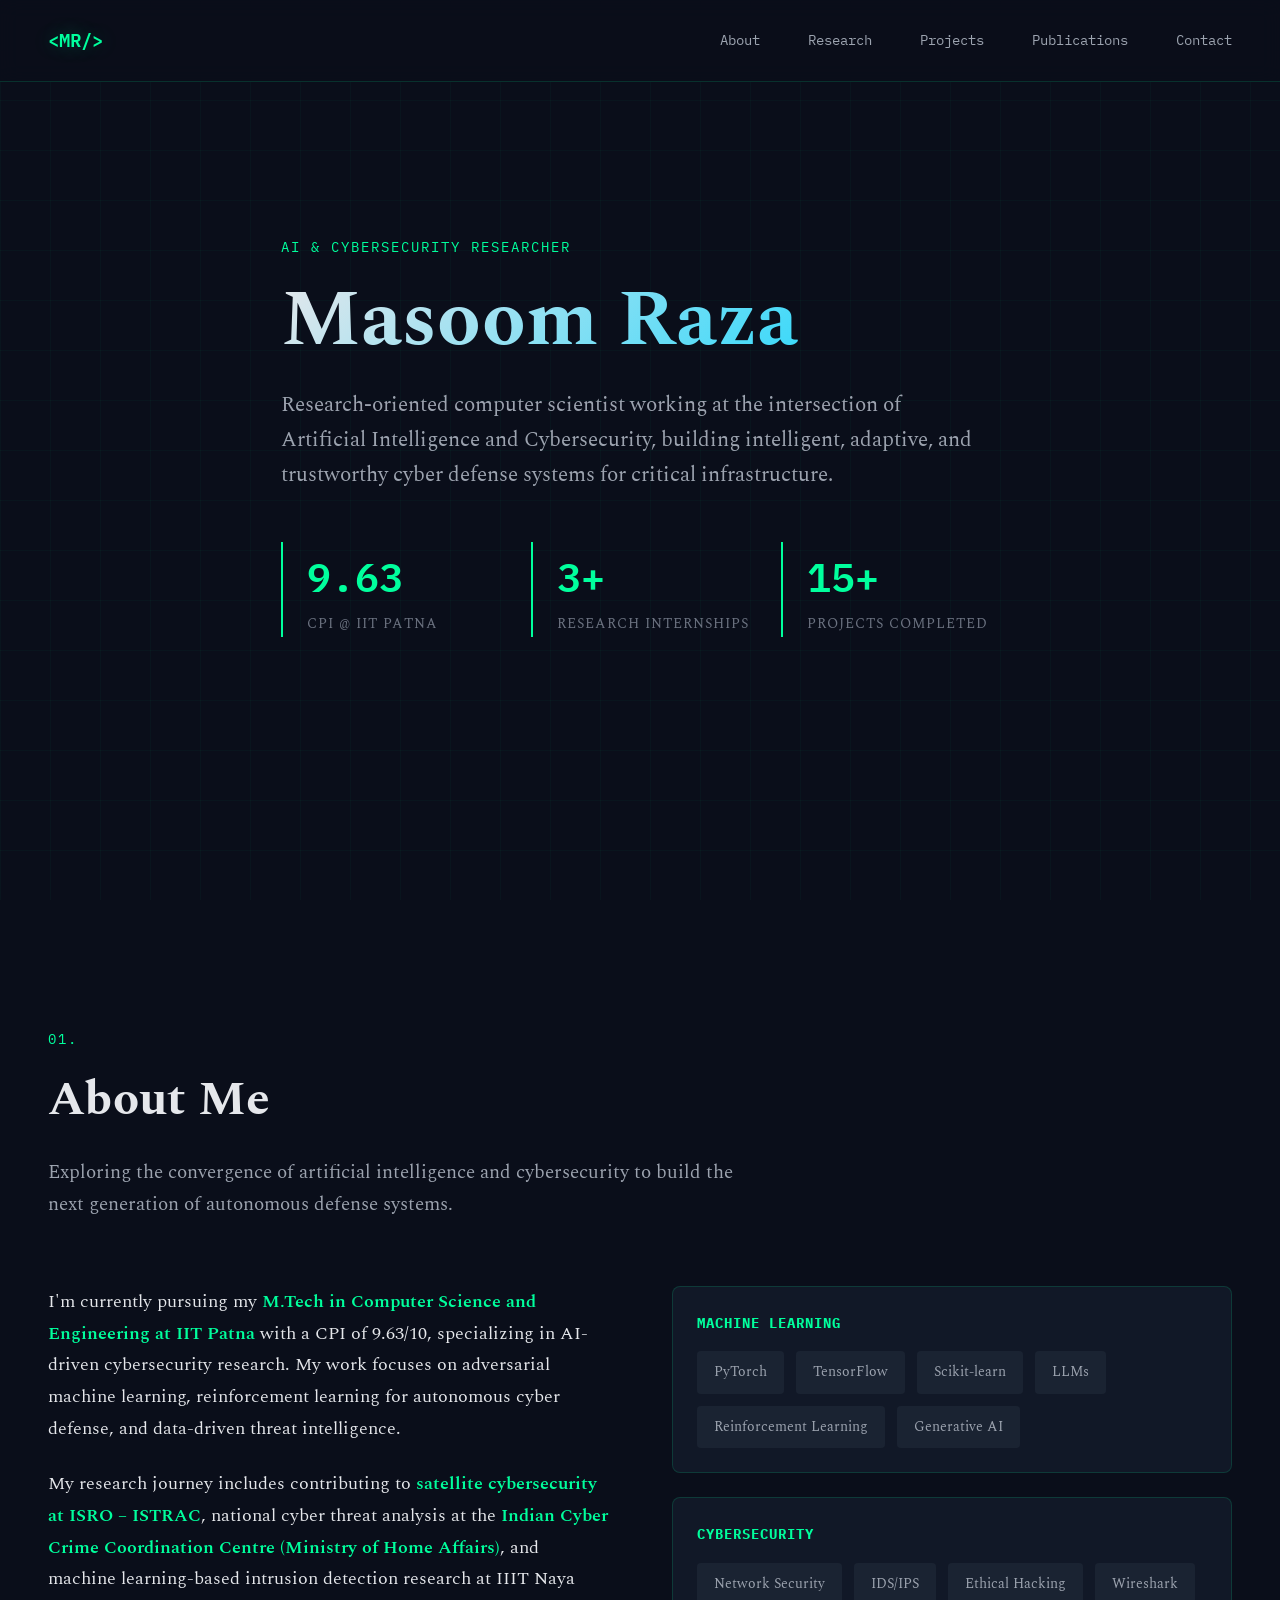
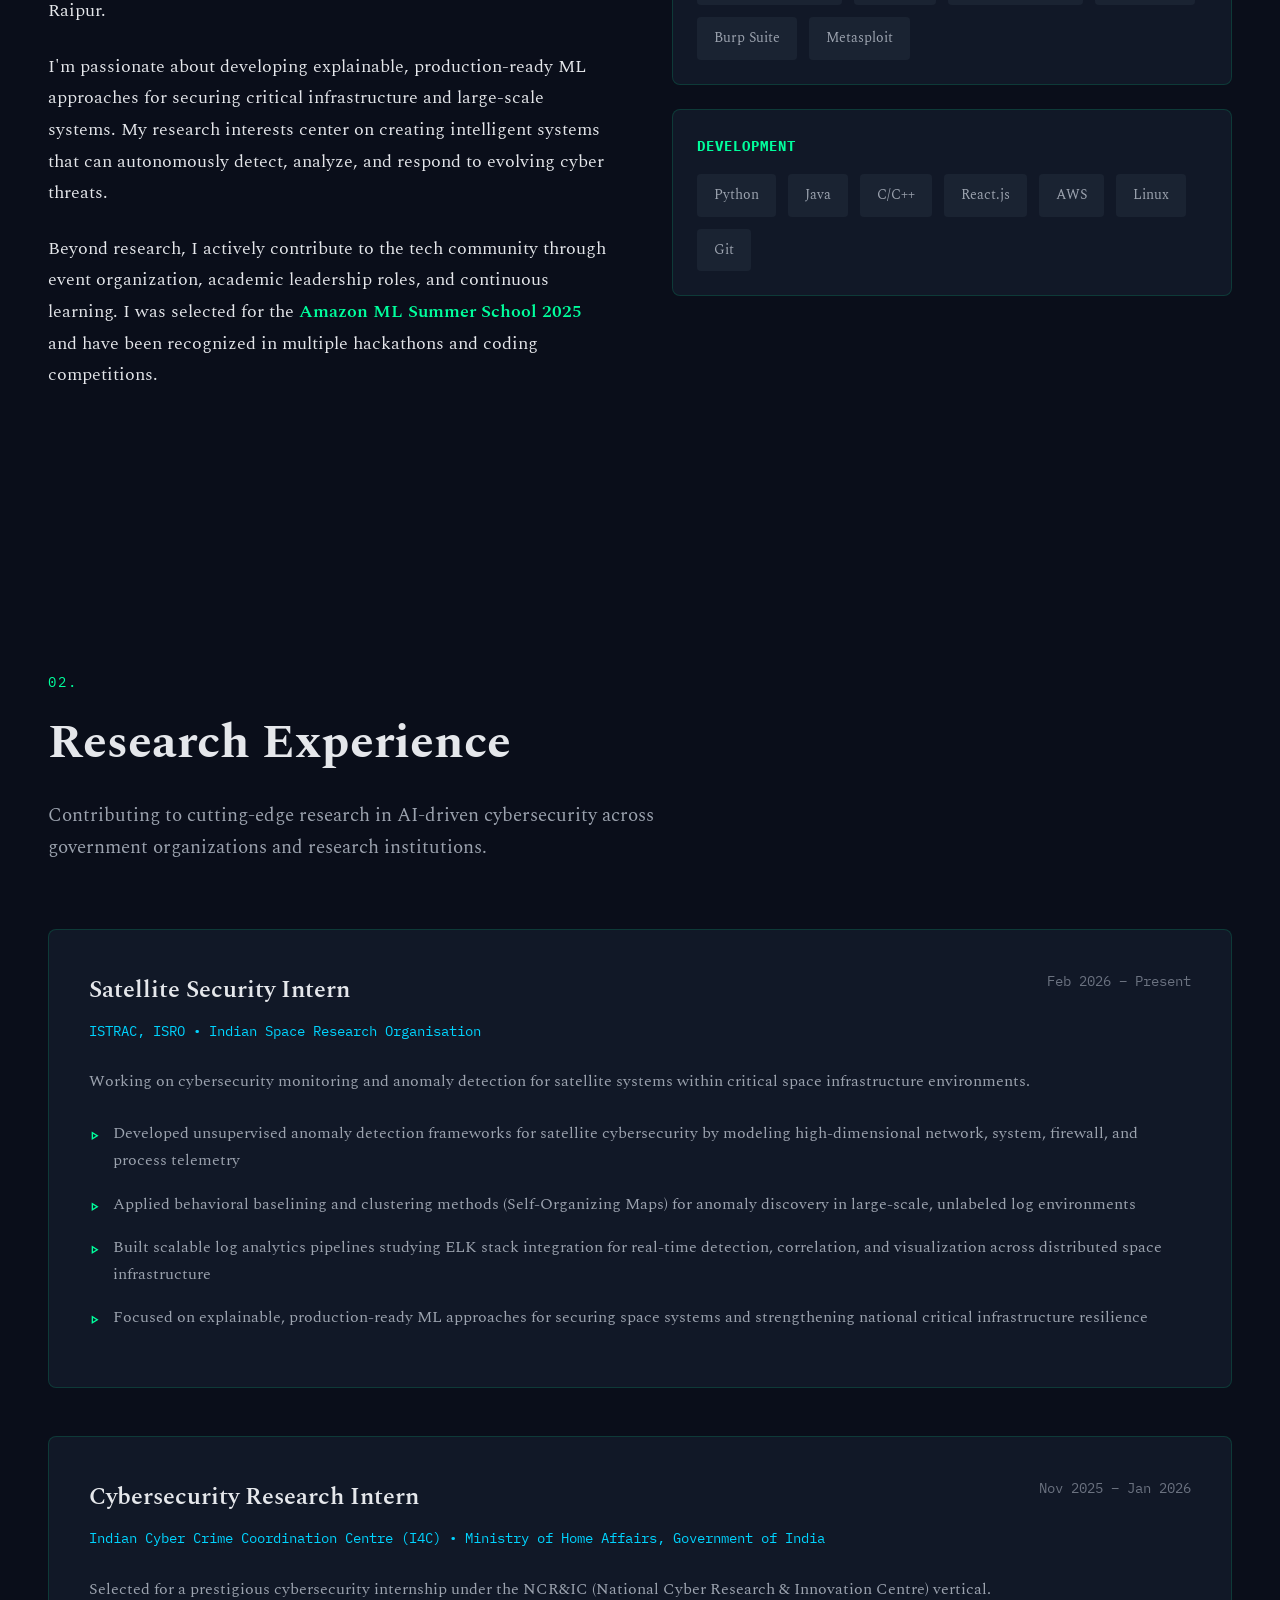
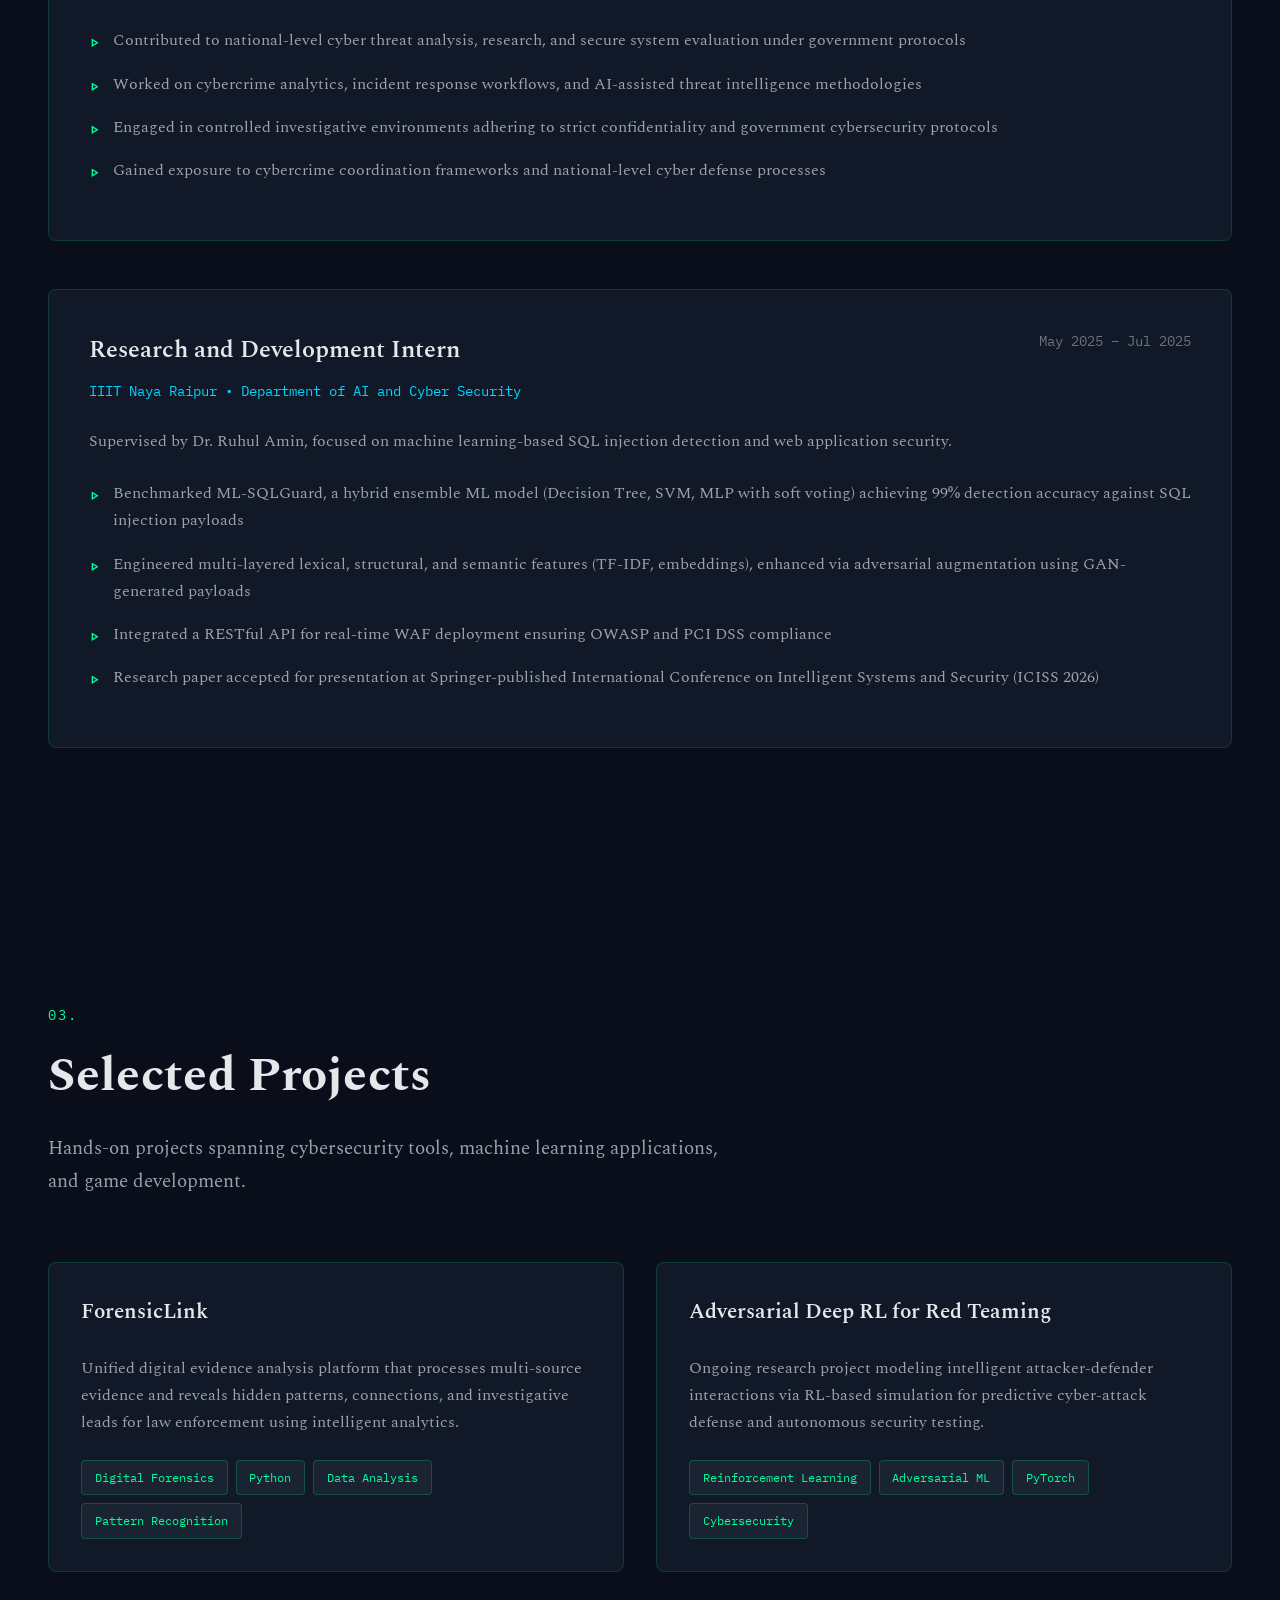
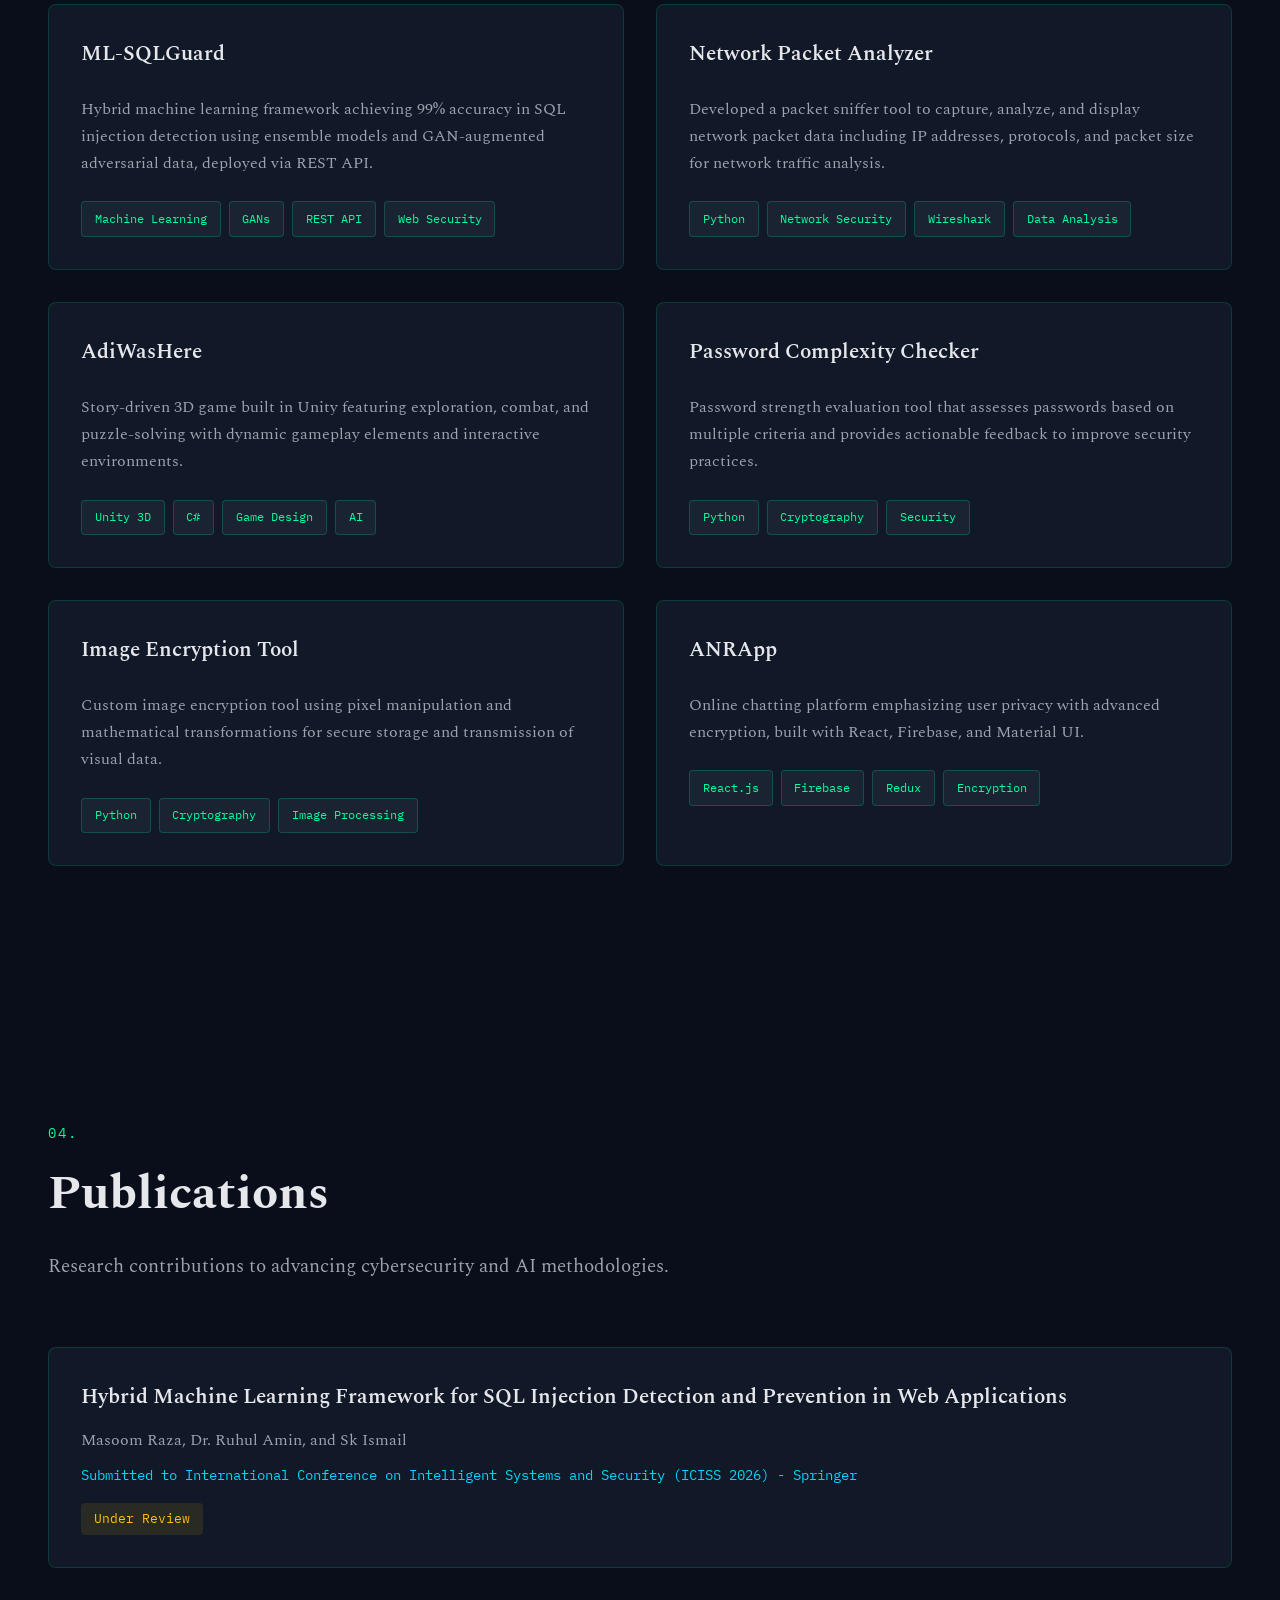
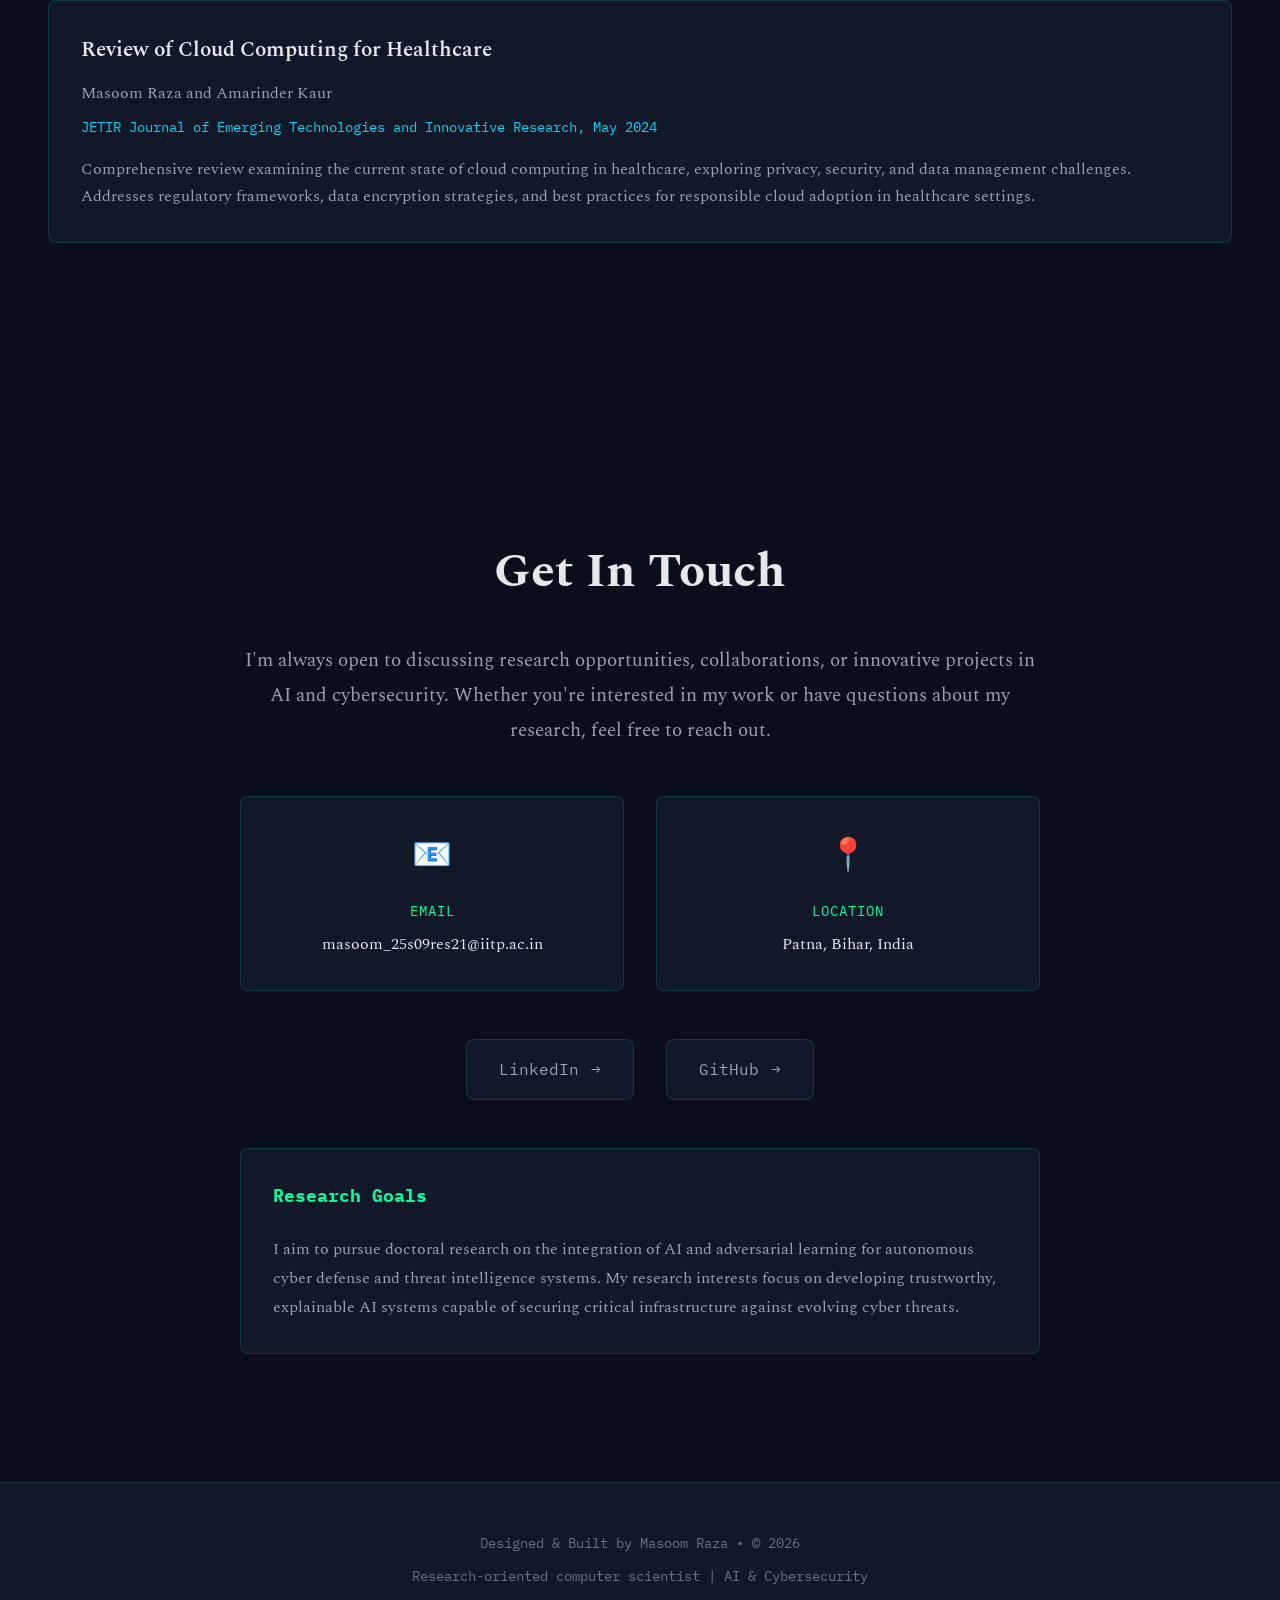
==== commit e517cbc2: "Comment out project duration sections in index.html Commented out project duration elements for mult" ====
--- a/index.html
+++ b/index.html
@@ -886,7 +886,7 @@
                 <div class="project-card fade-in">
                     <div class="project-header">
                         <h3 class="project-title">ForensicLink</h3>
-                        <div class="project-duration">IIT Patna</div>
+                        <!-- <div class="project-duration">IIT Patna</div> -->
                     </div>
                     <p class="project-description">
                         Unified digital evidence analysis platform that processes multi-source evidence and reveals hidden patterns, connections, and investigative leads for law enforcement using intelligent analytics.
@@ -902,7 +902,7 @@
                 <div class="project-card fade-in">
                     <div class="project-header">
                         <h3 class="project-title">Adversarial Deep RL for Red Teaming</h3>
-                        <div class="project-duration">Oct 2025 – Present</div>
+                        <!-- <div class="project-duration">Oct 2025 – Present</div> -->
                     </div>
                     <p class="project-description">
                         Ongoing research project modeling intelligent attacker-defender interactions via RL-based simulation for predictive cyber-attack defense and autonomous security testing.
@@ -918,7 +918,7 @@
                 <div class="project-card fade-in">
                     <div class="project-header">
                         <h3 class="project-title">ML-SQLGuard</h3>
-                        <div class="project-duration">May 2025 – Jul 2025</div>
+                        <!-- <div class="project-duration">May 2025 – Jul 2025</div> -->
                     </div>
                     <p class="project-description">
                         Hybrid machine learning framework achieving 99% accuracy in SQL injection detection using ensemble models and GAN-augmented adversarial data, deployed via REST API.
@@ -934,7 +934,7 @@
                 <div class="project-card fade-in">
                     <div class="project-header">
                         <h3 class="project-title">Network Packet Analyzer</h3>
-                        <div class="project-duration">Feb 2024 – Apr 2024</div>
+                        <!-- <div class="project-duration">Feb 2024 – Apr 2024</div> -->
                     </div>
                     <p class="project-description">
                         Developed a packet sniffer tool to capture, analyze, and display network packet data including IP addresses, protocols, and packet size for network traffic analysis.
@@ -950,7 +950,7 @@
                 <div class="project-card fade-in">
                     <div class="project-header">
                         <h3 class="project-title">AdiWasHere</h3>
-                        <div class="project-duration">Nov 2024 – Mar 2025</div>
+                        <!-- <div class="project-duration">Nov 2024 – Mar 2025</div> -->
                     </div>
                     <p class="project-description">
                         Story-driven 3D game built in Unity featuring exploration, combat, and puzzle-solving with dynamic gameplay elements and interactive environments.
@@ -966,7 +966,7 @@
                 <div class="project-card fade-in">
                     <div class="project-header">
                         <h3 class="project-title">Password Complexity Checker</h3>
-                        <div class="project-duration">Apr 2023 – Jun 2023</div>
+                        <!-- <div class="project-duration">Apr 2023 – Jun 2023</div> -->
                     </div>
                     <p class="project-description">
                         Password strength evaluation tool that assesses passwords based on multiple criteria and provides actionable feedback to improve security practices.
@@ -981,7 +981,7 @@
                 <div class="project-card fade-in">
                     <div class="project-header">
                         <h3 class="project-title">Image Encryption Tool</h3>
-                        <div class="project-duration">Dec 2022 – Feb 2023</div>
+                        <!-- <div class="project-duration">Dec 2022 – Feb 2023</div> -->
                     </div>
                     <p class="project-description">
                         Custom image encryption tool using pixel manipulation and mathematical transformations for secure storage and transmission of visual data.
@@ -996,7 +996,7 @@
                 <div class="project-card fade-in">
                     <div class="project-header">
                         <h3 class="project-title">ANRApp</h3>
-                        <div class="project-duration">Feb 2023</div>
+                        <!-- <div class="project-duration">Feb 2023</div> -->
                     </div>
                     <p class="project-description">
                         Online chatting platform emphasizing user privacy with advanced encryption, built with React, Firebase, and Material UI.
@@ -1147,4 +1147,4 @@
         });
     </script>
 </body>
-</html>+</html>
